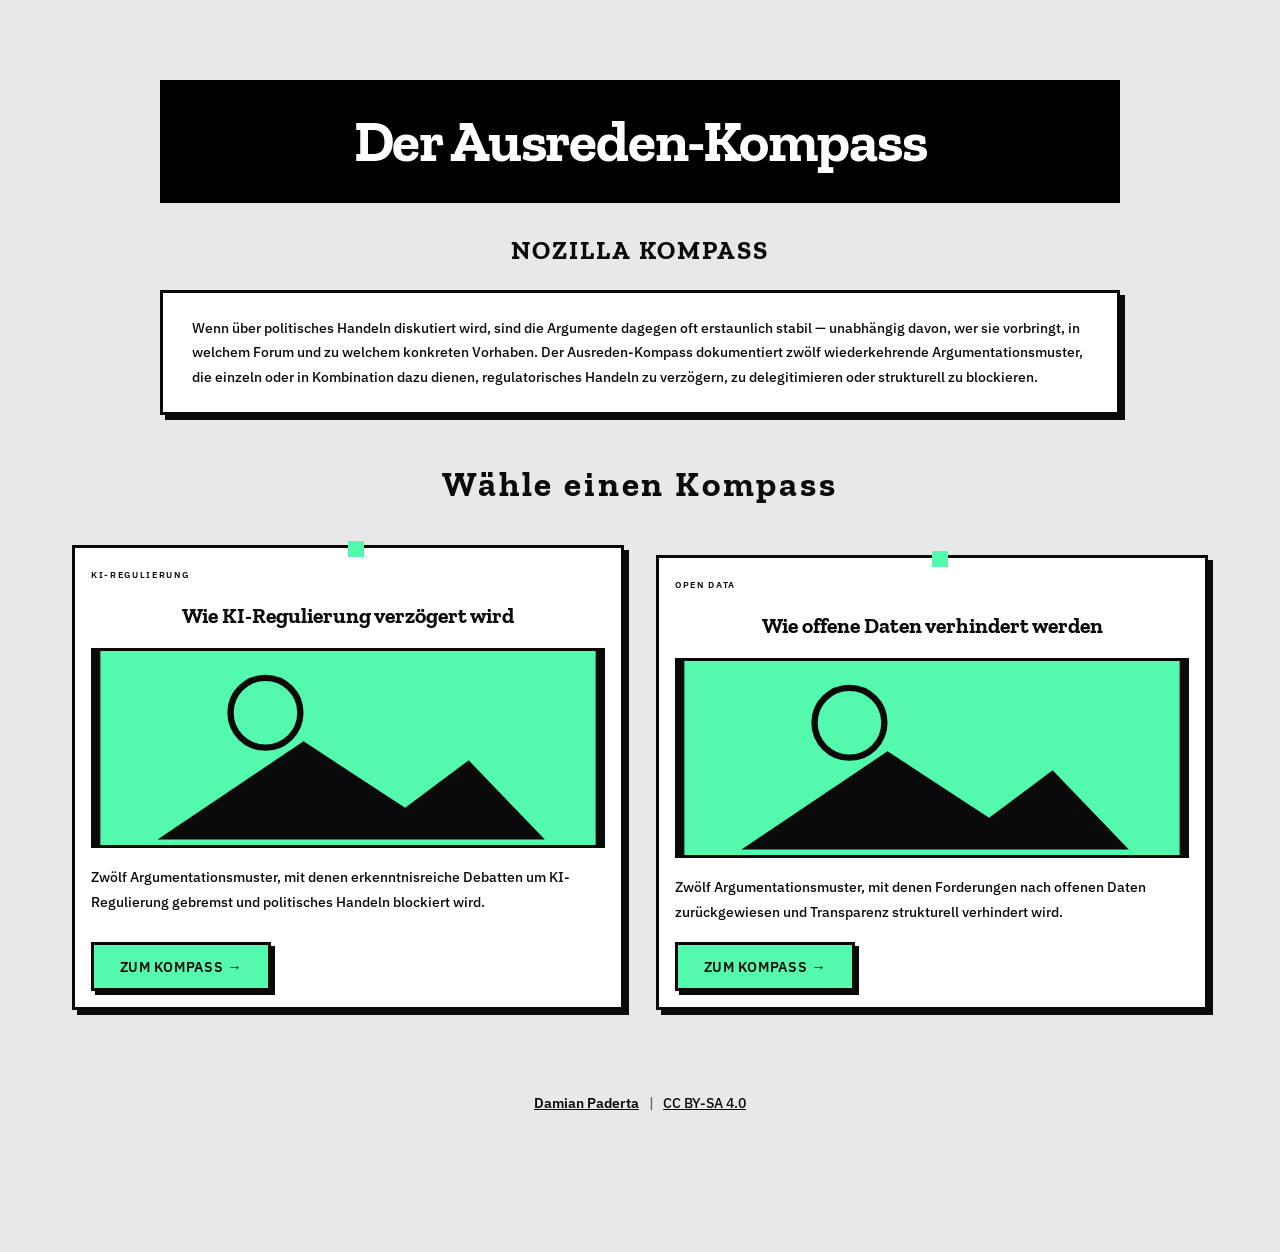
==== index.html @ 5e2a2c94 "Hauptseite überarbeiten und Tippfehler im KI-Kompass korrigieren - Landing-Page-Karten: Zitat-Bubble" ====
<!DOCTYPE html>
<html lang="de">
<head>
<meta charset="UTF-8">
<meta name="viewport" content="width=device-width, initial-scale=1.0">
<title>Nozilla Kompass — Der Ausreden-Kompass</title>

<meta name="description" content="Zwei interaktive Kompasse, die wiederkehrende Argumentationsmuster dokumentieren, mit denen politisches Handeln verzögert oder blockiert wird.">
<meta name="author" content="Damian Paderta">
<meta name="robots" content="index, follow">
<link rel="canonical" href="https://daimpad.github.io/nozilla-kompass/">

<meta property="og:type"        content="website">
<meta property="og:site_name"   content="Nozilla Kompass">
<meta property="og:url"         content="https://daimpad.github.io/nozilla-kompass/">
<meta property="og:title"       content="Nozilla Kompass — Der Ausreden-Kompass">
<meta property="og:description" content="Zwei interaktive Kompasse, die wiederkehrende Argumentationsmuster dokumentieren, mit denen politisches Handeln verzögert oder blockiert wird.">
<meta property="og:locale"      content="de_DE">

<meta name="twitter:card"        content="summary_large_image">
<meta name="twitter:title"       content="Nozilla Kompass — Der Ausreden-Kompass">
<meta name="twitter:description" content="Zwei interaktive Kompasse, die wiederkehrende Argumentationsmuster gegen KI-Regulierung und offene Daten dokumentieren.">

<style>
@font-face {
  font-family: 'Zilla Slab';
  font-style: normal;
  font-weight: 700;
  font-display: swap;
  src: url('ki-regulierung/fonts/zilla-slab-v12-latin-700.woff2') format('woff2');
}
@font-face {
  font-family: 'IBM Plex Sans';
  font-style: normal;
  font-weight: 500;
  font-display: swap;
  src: url('ki-regulierung/fonts/ibm-plex-sans-v23-latin-500.woff2') format('woff2');
}
@font-face {
  font-family: 'IBM Plex Sans';
  font-style: italic;
  font-weight: 500;
  font-display: swap;
  src: url('ki-regulierung/fonts/ibm-plex-sans-v23-latin-500italic.woff2') format('woff2');
}
@font-face {
  font-family: 'IBM Plex Sans';
  font-style: normal;
  font-weight: 600;
  font-display: swap;
  src: url('ki-regulierung/fonts/ibm-plex-sans-v23-latin-600.woff2') format('woff2');
}
@font-face {
  font-family: 'IBM Plex Sans';
  font-style: normal;
  font-weight: 700;
  font-display: swap;
  src: url('ki-regulierung/fonts/ibm-plex-sans-v23-latin-700.woff2') format('woff2');
}

/* Landing-page-specific overrides */

/* Larger, catchier intro text */
.intro-box {
  padding: 2rem 2.4rem;
}
.intro-box p {
  font-size: 1.18rem;
  line-height: 1.65;
  font-weight: 500;
}

/* Section heading before the compass grid */
.lp-choose {
  font-family: 'Zilla Slab', serif;
  font-weight: 700;
  font-size: 2.2rem;
  text-align: center;
  color: var(--ink);
  margin: 3rem 0 0;
}

/* Image placeholder (replaces the former quote bubbles) */
.lp-img {
  display: block;
  width: 100%;
  aspect-ratio: 16 / 10;
  object-fit: cover;
  border: 3px solid var(--ink);
  background: var(--mint);
}

.lp-grid {
  display: grid;
  grid-template-columns: 1fr 1fr;
  gap: 2rem;
  margin-top: 2.5rem;
}
@media (max-width: 640px) {
  .lp-grid { grid-template-columns: 1fr; }
}

.lp-card {
  text-decoration: none;
  color: inherit;
  display: flex;
  flex-direction: column;
  padding: 1.8rem;
  gap: 1.1rem;
}
.lp-card .card-title {
  font-size: 1.35rem;
  margin-bottom: 0;
}
.lp-card .lp-desc {
  font-family: 'IBM Plex Sans', sans-serif;
  font-size: 0.88rem;
  line-height: 1.75;
  color: var(--ink);
  flex: 1;
}
.lp-card .download-btn {
  align-self: flex-start;
  margin-top: auto;
}
</style>
<link rel="stylesheet" href="shared/style.css">
</head>
<body>
<div class="corkboard">

 <div class="header-paper">
  <div class="header-center">
   <h1><span class="big-red">Der Ausreden-Kompass</span></h1>
   <h2>NOZILLA KOMPASS</h2>
  </div>
 </div>

 <div class="intro-box">
  <p>Wenn über politisches Handeln diskutiert wird, sind die Argumente dagegen oft erstaunlich stabil — unabhängig davon, wer sie vorbringt, in welchem Forum und zu welchem konkreten Vorhaben. Der Ausreden-Kompass dokumentiert zwölf wiederkehrende Argumentationsmuster, die einzeln oder in Kombination dazu dienen, regulatorisches Handeln zu verzögern, zu delegitimieren oder strukturell zu blockieren.</p>
 </div>

 <h2 class="lp-choose">Wähle einen Kompass</h2>

 <div class="lp-grid">

  <a href="ki-regulierung/" class="card card-1 lp-card">
   <div class="pin pin-green" style="top:-7px; left:50%;"></div>
   <span class="fig-label">KI-REGULIERUNG</span>
   <p class="card-title">Wie KI-Regulierung verzögert wird</p>
   <!-- Platzhalterbild: placeholder.svg gegen das finale Motiv austauschen -->
   <img class="lp-img" src="placeholder.svg" alt="" width="320" height="200" loading="lazy">
   <p class="lp-desc">Zwölf Argumentationsmuster, mit denen erkenntnisreiche Debatten um KI-Regulierung gebremst und politisches Handeln blockiert wird.</p>
   <span class="download-btn">Zum Kompass →</span>
  </a>

  <a href="open-data/" class="card card-2 lp-card">
   <div class="pin pin-green" style="top:-7px; left:50%;"></div>
   <span class="fig-label">OPEN DATA</span>
   <p class="card-title">Wie offene Daten verhindert werden</p>
   <!-- Platzhalterbild: placeholder.svg gegen das finale Motiv austauschen -->
   <img class="lp-img" src="placeholder.svg" alt="" width="320" height="200" loading="lazy">
   <p class="lp-desc">Zwölf Argumentationsmuster, mit denen Forderungen nach offenen Daten zurückgewiesen und Transparenz strukturell verhindert wird.</p>
   <span class="download-btn">Zum Kompass →</span>
  </a>

 </div>

 <p class="source-note">
  <a href="https://nozilla.de" target="_blank" rel="noopener" style="color:var(--ink);font-weight:600;text-decoration:underline;">Damian Paderta</a> |
  <a href="https://creativecommons.org/licenses/by-sa/4.0/" target="_blank" rel="noopener" style="color:var(--ink);text-decoration:underline;">CC BY-SA 4.0</a>
 </p>

</div>
</body>
</html>
---- shared/style.css ----
/* ═══════════════════════════════════════════════
   Nozilla Kompass — Shared Stylesheet
   Font-face declarations remain per-page (fonts/ relative path).
   ═══════════════════════════════════════════════ */

:root {
  --bg: #ffffff;
  --ink: #0a0a0a;
  --mint: #53f9ac;
  --cream: #ffffcc;
  --border: 3px solid #0a0a0a;
  --border-thick: 5px solid #0a0a0a;
  --shadow: 5px 5px 0 #0a0a0a;
  --shadow-hover: 8px 8px 0 #0a0a0a;
}

* { box-sizing: border-box; margin: 0; padding: 0; }

body {
  background: #e8e8e8;
  min-height: 100vh;
  padding: 2.5rem 1rem 5rem;
  font-family: 'IBM Plex Sans', system-ui, sans-serif;
}

/* ─── MAIN WRAPPER ─── */
.corkboard {
  max-width: 1200px;
  margin: 0 auto;
  padding: 2.5rem 2rem;
  position: relative;
  overflow: visible;
}

/* ─── HEADER ─── */
.header-paper {
  padding: 0;
  margin-bottom: 1.5rem;
  display: flex;
  align-items: center;
  justify-content: center;
}
.header-paper::before, .header-paper::after { display: none; }

.header-center { flex: 1; text-align: center; }
.header-left-col {
  display: flex;
  flex-direction: column;
  align-items: flex-start;
  flex-shrink: 0;
  gap: 0.8rem;
}

/* ─── PINS ─── */
.pin {
  position: absolute;
  width: 16px; height: 16px;
  z-index: 30;
  background: var(--ink);
}
.pin::after { display: none; }
.pin-red, .pin-blue, .pin-yellow, .pin-green { background: var(--mint); }

/* ─── TYPOGRAPHY ─── */
h1 {
  font-family: 'Zilla Slab', serif;
  font-size: clamp(2rem, 5vw, 3.6rem);
  font-weight: 700;
  color: var(--ink);
  line-height: 1.05;
  text-align: center;
  letter-spacing: -0.02em;
  position: relative;
}
h1 .big-red {
  color: #fff;
  font-size: 1em;
  display: block;
  background: #000;
  padding: 30px;
  line-height: 1.1;
  max-width: 960px;
  margin: 0 auto 2rem;
}
h2 {
  font-family: 'Zilla Slab', serif;
  font-size: clamp(1rem, 3vw, 1.6rem);
  font-weight: 700;
  letter-spacing: 0.08em;
  text-align: center;
  color: var(--ink);
}


/* ─── GRIDS ─── */
.chaos-grid {
  display: grid;
  grid-template-columns: repeat(4, 1fr);
  gap: 1.2rem;
  position: relative;
}
.chaos-grid-mid {
  display: grid;
  grid-template-columns: 1fr 1.2fr 1fr;
  gap: 1.2rem;
  margin: 1.2rem 0;
  align-items: start;
}

/* ─── CARD ─── */
.card {
  background: var(--bg);
  border: var(--border);
  position: relative;
  padding: 1rem;
  cursor: pointer;
  transition: transform 0.18s cubic-bezier(.34,1.56,.64,1), box-shadow 0.18s ease;
  transform-origin: center center;
  box-shadow: var(--shadow);
  animation: drop-in 0.45s cubic-bezier(.34,1.56,.64,1) both;
}
.card:hover {
  transform: var(--base-rotate, rotate(0deg)) translateY(-5px) !important;
  box-shadow: var(--shadow-hover) !important;
  z-index: 50 !important;
  border-color: var(--ink) !important;
}
.card::before { display: none; }

.card-1  { --base-rotate: rotate(-0.8deg); transform: rotate(-0.8deg); }
.card-2  { --base-rotate: rotate(0.6deg);  transform: rotate(0.6deg);  margin-top: 10px; }
.card-3  { --base-rotate: rotate(-0.4deg); transform: rotate(-0.4deg); }
.card-4  { --base-rotate: rotate(0.9deg);  transform: rotate(0.9deg);  margin-top: 6px; }
.card-5  { --base-rotate: rotate(-1deg);   transform: rotate(-1deg);   margin-top: 4px; }
.card-6  { --base-rotate: rotate(0.5deg);  transform: rotate(0.5deg); }
.card-7  { --base-rotate: rotate(-0.6deg); transform: rotate(-0.6deg); margin-top: 8px; }
.card-8  { --base-rotate: rotate(0.8deg);  transform: rotate(0.8deg); }
.card-9  { --base-rotate: rotate(-0.9deg); transform: rotate(-0.9deg); margin-top: 4px; }
.card-10 { --base-rotate: rotate(0.7deg);  transform: rotate(0.7deg); }
.card-11 { --base-rotate: rotate(-0.5deg); transform: rotate(-0.5deg); margin-top: 6px; }
.card-12 { --base-rotate: rotate(1.1deg);  transform: rotate(1.1deg); }

.card:nth-child(1)  { animation-delay: .04s }
.card:nth-child(2)  { animation-delay: .09s }
.card:nth-child(3)  { animation-delay: .14s }
.card:nth-child(4)  { animation-delay: .19s }
.card:nth-child(5)  { animation-delay: .24s }
.card:nth-child(6)  { animation-delay: .29s }
.card:nth-child(7)  { animation-delay: .34s }
.card:nth-child(8)  { animation-delay: .39s }
.card:nth-child(9)  { animation-delay: .44s }
.card:nth-child(10) { animation-delay: .49s }
.card:nth-child(11) { animation-delay: .54s }
.card:nth-child(12) { animation-delay: .59s }

/* ─── CARD ELEMENTS ─── */
.fig-label {
  font-family: 'IBM Plex Sans', sans-serif;
  font-size: 0.58rem;
  font-weight: 600;
  letter-spacing: 0.18em;
  text-transform: uppercase;
  color: var(--ink);
  display: block;
  margin-bottom: 0.35rem;
  position: relative;
  z-index: 3;
  padding-top: 0.25rem;
}

.card-title {
  font-family: 'Zilla Slab', serif;
  font-size: 1.1rem;
  font-weight: 700;
  color: var(--ink);
  text-align: center;
  margin-bottom: 1.1rem;
  line-height: 1.2;
  position: relative; z-index: 3;
}

.char-img {
  display: block;
  margin: 0 auto 0.5rem;
  width: 100px;
  height: auto;
  overflow: visible;
  position: relative; z-index: 3;
}

.bubble {
  background: var(--ink);
  padding: 0.7rem 0.8rem;
  font-family: 'IBM Plex Sans', sans-serif;
  font-size: 0.82rem;
  font-style: italic;
  line-height: 1.55;
  color: #ffffff;
  position: relative;
  margin-bottom: 0.5rem;
  z-index: 3;
}
.bubble::before {
  content: '';
  position: absolute;
  top: -7px; left: 46%;
  width: 20px; height: 10px;
  background: var(--ink);
  clip-path: polygon(0% 100%, 50% 0%, 100% 100%);
}
.bubble::after { display: none; }


/* ─── HUB ─── */
.hub-zone {
  display: flex; flex-direction: column;
  align-items: center; justify-content: center;
  padding: 1rem 0.5rem;
  position: relative;
}
.hub-zone::before, .hub-zone::after { display: none; }
.hub-card {
  display: flex; flex-direction: column;
  align-items: center; justify-content: center;
  text-align: center;
  padding: 10rem 1rem;
  position: relative;
  z-index: 10;
}

/* ─── AXIS BANNERS ─── */
.axis-banner {
  text-align: center;
  margin: 3rem 0 0.6rem;
  position: relative;
  z-index: 10;
}
.axis-banner span {
  display: inline-block;
  font-family: 'Zilla Slab', serif;
  font-size: 1.5rem;
  font-weight: 700;
  letter-spacing: 0.02em;
  background: var(--mint);
  position: relative;
  margin-bottom: 1.3rem;
}
.axis-banner span::before, .axis-banner span::after { display: none; }

.ab-red, .ab-purple, .ab-green, .ab-amber {
  background: var(--mint);
  color: var(--ink);
  padding: 0.25rem 1rem;
}


.source-note {
  font-family: 'IBM Plex Sans', sans-serif;
  font-size: 0.9rem;
  color: rgba(10,10,10,0.6);
  text-align: center;
  line-height: 1.8;
  margin-top: 3.5rem;
  padding: 1.5rem 0 1rem;
  display: flex;
  align-items: center;
  justify-content: center;
  flex-wrap: wrap;
  gap: 0.6rem;
}

/* ─── COMPASS SVG ─── */
.hub-compass-svg {
  width: 100%;
  max-width: 320px;
  margin: 0 auto;
  display: block;
}

@keyframes compass-wobble {
  0%   { transform: rotate(-8deg); }
  18%  { transform: rotate(12deg); }
  35%  { transform: rotate(-5deg); }
  52%  { transform: rotate(9deg); }
  67%  { transform: rotate(-11deg); }
  83%  { transform: rotate(6deg); }
  100% { transform: rotate(-8deg); }
}
#compass-needle {
  animation: compass-wobble 7s ease-in-out infinite;
  transform-origin: 100px 100px;
  transform-box: view-box;
}

@keyframes drop-in {
  0%   { opacity: 0; transform: translateY(-20px) scale(0.9); }
  70%  { transform: translateY(3px) scale(1.01); }
  100% { opacity: 1; transform: translateY(0) scale(1); }
}

/* ─── INTRO BOX ─── */
.intro-box {
  background: #fff;
  border: 3px solid var(--ink);
  box-shadow: 5px 5px 0 var(--ink);
  padding: 1.4rem 1.8rem;
  max-width: 960px;
  margin: 0 auto 2rem;
  position: relative;
}
.intro-box p {
  font-family: 'IBM Plex Sans', sans-serif;
  font-size: 0.88rem;
  line-height: 1.75;
  color: var(--ink);
  margin-bottom: 0.7em;
}
.intro-box p:last-child { margin-bottom: 0; }
.intro-box strong {
  font-weight: 600;
  background: var(--mint);
  padding: 0 2px;
}

/* ─── DOWNLOAD BAR ─── */
.download-bar {
  display: flex;
  justify-content: center;
  margin-top: 2rem;
}
.download-btn {
  display: inline-flex;
  align-items: center;
  gap: 0.6rem;
  font-family: 'IBM Plex Sans', sans-serif;
  font-size: 0.9rem;
  font-weight: 600;
  letter-spacing: 0.05em;
  text-transform: uppercase;
  color: var(--ink);
  background: var(--mint);
  border: 3px solid var(--ink);
  box-shadow: 4px 4px 0 var(--ink);
  padding: 0.75rem 1.6rem;
  text-decoration: none;
  transition: box-shadow 0.1s, transform 0.1s;
}
.download-btn:hover {
  box-shadow: 6px 6px 0 var(--ink);
  transform: translate(-1px, -1px);
}
.download-btn:active {
  box-shadow: 2px 2px 0 var(--ink);
  transform: translate(2px, 2px);
}

/* ─── OVERLAY ─── */
#overlay {
  display: none;
  position: fixed;
  inset: 0;
  background: rgba(10,10,10,0.75);
  z-index: 1000;
  align-items: center;
  justify-content: center;
  padding: 1.5rem;
  flex-direction: column;
}
#overlay.open { display: flex; }

#overlay-inner {
  background: var(--bg);
  border: var(--border-thick);
  max-width: 720px;
  width: 100%;
  max-height: 90vh;
  overflow-y: auto;
  overflow-x: hidden;
  position: relative;
  padding: 2.8rem 2.4rem 2.2rem;
  box-shadow: 10px 10px 0 var(--ink);
  animation: popIn 0.22s cubic-bezier(.34,1.56,.64,1) both;
}
#overlay-inner::before {
  content: '';
  position: absolute;
  top: 0; left: 0; right: 0;
  height: 10px;
  background: var(--mint);
}
@keyframes popIn {
  from { opacity: 0; transform: scale(0.9) translateY(16px); }
  to   { opacity: 1; transform: scale(1) translateY(0); }
}

#overlay-close {
  position: absolute;
  top: 14px; right: 16px;
  font-family: 'IBM Plex Sans', sans-serif;
  font-size: 1.2rem;
  font-weight: 700;
  color: var(--ink);
  background: var(--mint);
  border: 3px solid var(--ink);
  width: 34px; height: 34px;
  display: flex; align-items: center; justify-content: center;
  cursor: pointer;
  line-height: 1;
  z-index: 10;
  transition: transform 0.15s, background 0.15s;
}
#overlay-close:hover { transform: rotate(90deg); background: var(--cream); }

#ov-fig {
  font-family: 'IBM Plex Sans', sans-serif;
  font-size: 0.52rem;
  font-weight: 700;
  letter-spacing: 0.22em;
  text-transform: uppercase;
  color: rgba(10,10,10,0.45);
  margin-bottom: 0.3rem;
  display: block;
  position: relative; z-index: 2;
}
#ov-title {
  font-family: 'Zilla Slab', serif;
  font-size: 1.8rem;
  font-weight: 700;
  color: var(--ink);
  line-height: 1.1;
  margin-bottom: 1rem;
  position: relative; z-index: 2;
}
#ov-title::after {
  content: '';
  display: block;
  height: 5px;
  background: var(--mint);
  margin-top: 0.4rem;
  width: 60px;
}

.ov-row {
  display: grid;
  grid-template-columns: 120px 1fr;
  gap: 1.4rem;
  margin-bottom: 1.4rem;
  align-items: start;
  position: relative; z-index: 2;
}
#ov-svg-wrap {
  display: flex;
  align-items: flex-start;
  justify-content: center;
  border: var(--border);
  padding: 0.5rem;
  background: #fafafa;
}
#ov-svg-wrap img, #ov-svg-wrap svg { overflow: visible; display: block; }

.ov-meta { display: flex; flex-direction: column; gap: 0.7rem; }

#ov-bubble {
  background: var(--ink);
  padding: 0.8rem 1rem;
  font-family: 'IBM Plex Sans', sans-serif;
  font-size: 0.95rem;
  font-style: italic;
  line-height: 1.6;
  color: #ffffff;
  position: relative;
}
#ov-bubble::before {
  content: '';
  position: absolute;
  top: -8px; left: 14px;
  width: 12px; height: 10px;
  background: var(--ink);
  clip-path: polygon(0% 100%, 50% 0%, 100% 100%);
}
#ov-bubble::after { display: none; }

#ov-scrawl {
  font-family: 'IBM Plex Sans', sans-serif;
  font-size: 0.82rem;
  font-style: italic;
  font-weight: 400;
  color: var(--ink);
  line-height: 1.5;
  border-left: 5px solid var(--mint);
  padding-left: 0.8rem;
}
#ov-scrawl .hi {
  background: var(--mint);
  font-style: normal;
  font-weight: 700;
  padding: 0 3px;
}

.ov-longtext-label {
  font-family: 'Zilla Slab', serif;
  font-size: 1rem;
  font-weight: 700;
  color: var(--ink);
  display: block;
  margin-bottom: 0.9rem;
  position: relative; z-index: 2;
}
#ov-longtext {
  font-family: 'IBM Plex Sans', sans-serif;
  font-size: 0.9rem;
  line-height: 1.8;
  color: var(--ink);
  position: relative; z-index: 2;
}
#ov-longtext p { margin-bottom: 0.9em; }
#ov-longtext p:last-child { margin-bottom: 0; }

.ov-lit {
  margin-top: 2rem;
  padding-top: 1rem;
  border-top: 2px solid var(--mint);
  width: 100%;
  box-sizing: border-box;
  overflow-wrap: break-word;
  word-break: break-word;
}
.ov-lit-label {
  font-family: 'IBM Plex Sans', sans-serif;
  font-size: 0.6rem;
  font-weight: 600;
  letter-spacing: 0.18em;
  text-transform: uppercase;
  color: rgba(10,10,10,0.4);
  display: block;
  margin-bottom: 0.7rem;
}
.ov-lit ul { list-style: none; margin: 0; padding: 0; display: flex; flex-direction: column; gap: 0.55rem; }
.ov-lit li { font-family: 'IBM Plex Sans', sans-serif; font-size: 0.8rem; line-height: 1.4; color: #0a0a0a; }
.ov-lit-author { font-weight: 600; }
.ov-lit-journal { color: rgba(10,10,10,0.45); font-style: italic; }
.ov-lit a { color: #0a0a0a; text-decoration: none; border-bottom: 1.5px solid var(--mint); }
.ov-lit a:hover { background: var(--mint); }

/* ─── RESPONSIVE ─── */
@media (max-width: 850px) {
  .chaos-grid { grid-template-columns: repeat(2, 1fr); }
  .chaos-grid-mid { grid-template-columns: 1fr; }
}
@media (max-width: 480px) {
  .chaos-grid { grid-template-columns: 1fr; }
}
@media (max-width: 500px) {
  .ov-row { grid-template-columns: 1fr; }
  #ov-svg-wrap { justify-content: flex-start; }
  #overlay-inner { padding: 2rem 1.2rem 1.8rem; }
}
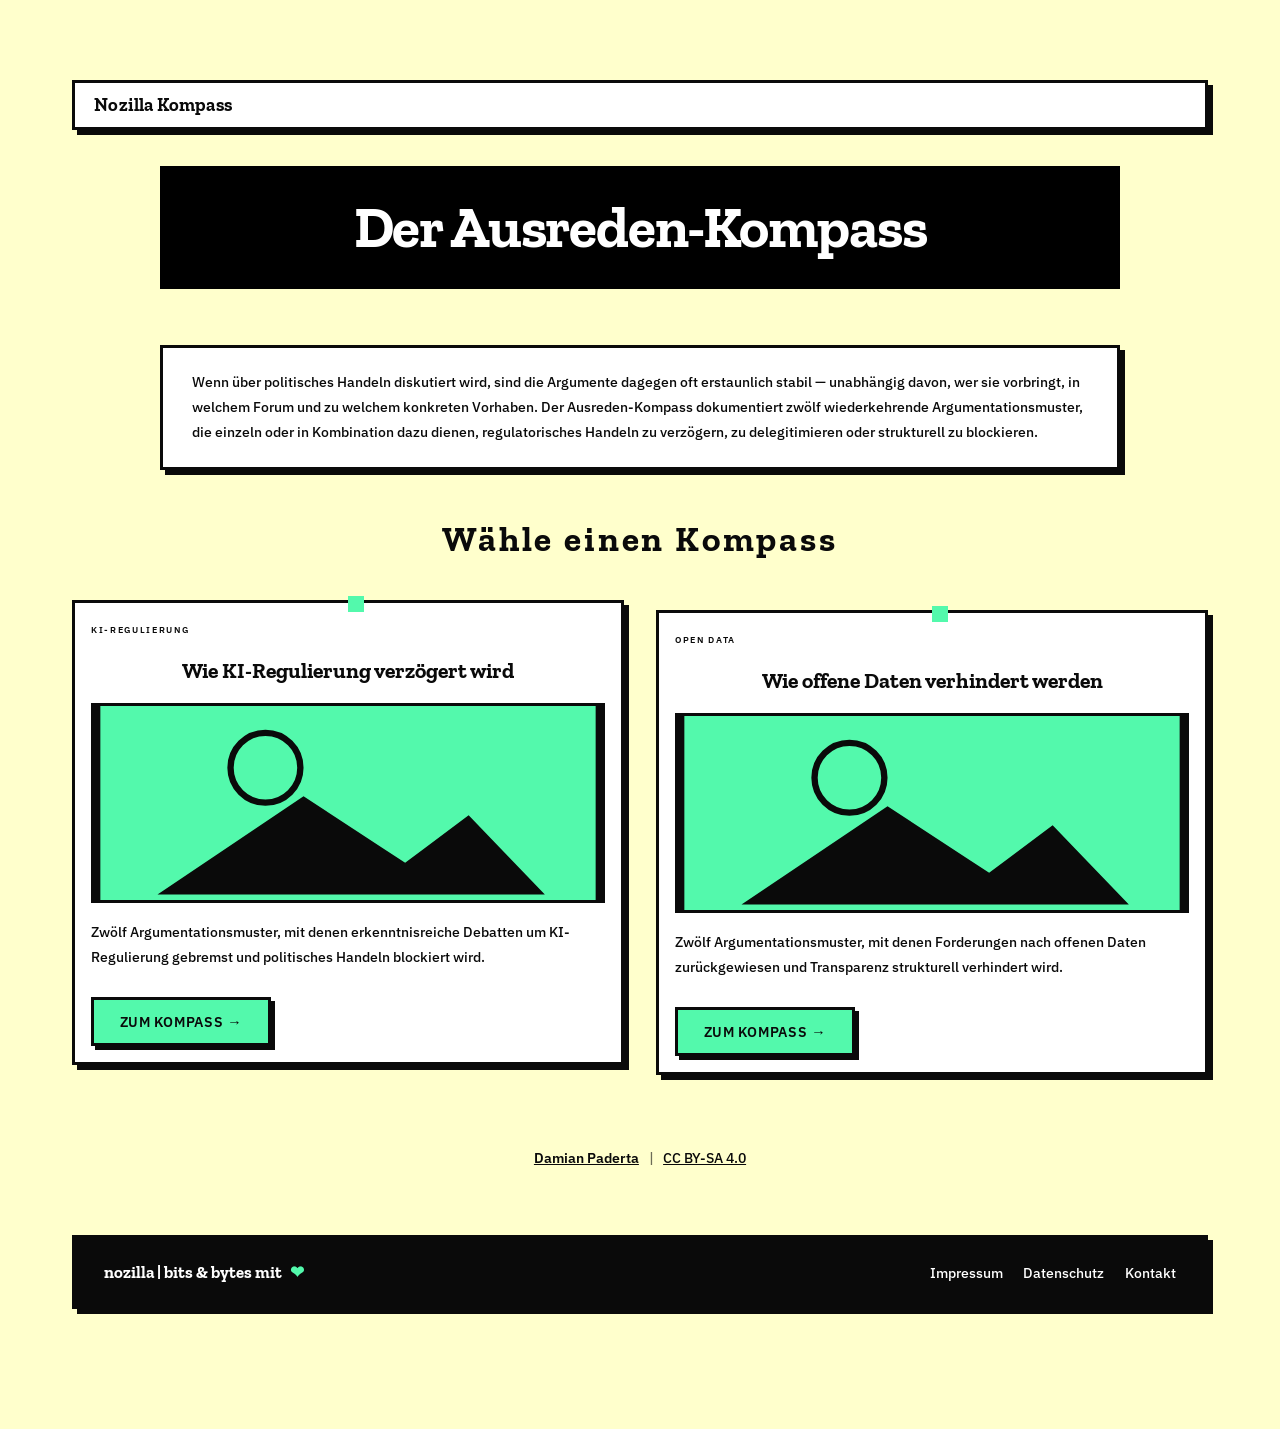
==== commit cd36db13: "Menüführung, Nozilla-CI-Footer, gelber Hintergrund - weiße Menüleiste (.site-nav) auf allen Seiten; " ====
--- a/index.html
+++ b/index.html
@@ -129,10 +129,16 @@
 <body>
 <div class="corkboard">
 
+ <nav class="site-nav">
+  <a class="nav-brand" href="./" aria-label="Nozilla Kompass — Startseite">
+   <!-- Logo: <img class="nav-logo" src="logo.svg" alt="Nozilla"> hier einsetzen -->
+   <span class="nav-logo-text">Nozilla&nbsp;Kompass</span>
+  </a>
+ </nav>
+
  <div class="header-paper">
   <div class="header-center">
    <h1><span class="big-red">Der Ausreden-Kompass</span></h1>
-   <h2>NOZILLA KOMPASS</h2>
   </div>
  </div>
 
@@ -171,6 +177,18 @@
   <a href="https://creativecommons.org/licenses/by-sa/4.0/" target="_blank" rel="noopener" style="color:var(--ink);text-decoration:underline;">CC BY-SA 4.0</a>
  </p>
 
+ <footer class="site-footer">
+  <a class="footer-brand" href="https://nozilla.de" target="_blank" rel="noopener">
+   <!-- Logo: <img class="footer-logo" src="logo.svg" alt="nozilla"> hier einsetzen -->
+   nozilla&nbsp;|&nbsp;bits&nbsp;&amp;&nbsp;bytes mit <span class="heart">❤</span>
+  </a>
+  <ul class="footer-links">
+   <li><a href="https://nozilla.de/impressum" target="_blank" rel="noopener">Impressum</a></li>
+   <li><a href="https://nozilla.de/datenschutz" target="_blank" rel="noopener">Datenschutz</a></li>
+   <li><a href="https://nozilla.de/kontakt" target="_blank" rel="noopener">Kontakt</a></li>
+  </ul>
+ </footer>
+
 </div>
 </body>
 </html>
--- a/shared/style.css
+++ b/shared/style.css
@@ -17,7 +17,7 @@
 * { box-sizing: border-box; margin: 0; padding: 0; }
 
 body {
-  background: #e8e8e8;
+  background: var(--cream); /* #ffffcc */
   min-height: 100vh;
   padding: 2.5rem 1rem 5rem;
   font-family: 'IBM Plex Sans', system-ui, sans-serif;
@@ -118,6 +118,11 @@
   transform-origin: center center;
   box-shadow: var(--shadow);
   animation: drop-in 0.45s cubic-bezier(.34,1.56,.64,1) both;
+  /* Uniform card sizing: equal column-stretch height with a shared floor */
+  display: flex;
+  flex-direction: column;
+  height: 100%;
+  min-height: 320px;
 }
 .card:hover {
   transform: var(--base-rotate, rotate(0deg)) translateY(-5px) !important;
@@ -178,18 +183,29 @@
   line-height: 1.2;
   position: relative; z-index: 3;
 }
+/* Reserve equal title space on the compass cards so figures and quotes line up */
+.chaos-grid .card-title,
+.chaos-grid-mid .card-title {
+  min-height: 2.6em;
+  display: flex;
+  align-items: center;
+  justify-content: center;
+}
 
 .char-img {
   display: block;
-  margin: 0 auto 0.5rem;
-  width: 100px;
-  height: auto;
+  margin: 0 auto 0.6rem;
+  width: auto;
+  height: 120px;          /* fixed figure height so every card lines up */
+  max-width: 100%;
+  object-fit: contain;
   overflow: visible;
   position: relative; z-index: 3;
 }
 
 .bubble {
   background: var(--ink);
+  margin-top: auto;        /* pin the quote to the bottom edge of every card */
   padding: 0.7rem 0.8rem;
   font-family: 'IBM Plex Sans', sans-serif;
   font-size: 0.82rem;
@@ -555,3 +571,101 @@
   #ov-svg-wrap { justify-content: flex-start; }
   #overlay-inner { padding: 2rem 1.2rem 1.8rem; }
 }
+
+/* ═══════════════════════════════════════════════
+   SITE NAV (back to overview) — white menu bar
+   ═══════════════════════════════════════════════ */
+.site-nav {
+  background: #ffffff;
+  border: var(--border);
+  box-shadow: var(--shadow);
+  padding: 0.7rem 1.2rem;
+  margin-bottom: 2.2rem;
+  display: flex;
+  align-items: center;
+  justify-content: space-between;
+  gap: 1rem;
+}
+.nav-brand {
+  display: flex;
+  align-items: center;
+  gap: 0.55rem;
+  text-decoration: none;
+  color: var(--ink);
+  font-family: 'Zilla Slab', serif;
+  font-weight: 700;
+  font-size: 1.15rem;
+  letter-spacing: 0.01em;
+}
+.nav-brand .nav-logo { height: 30px; width: auto; display: block; }
+.nav-brand:hover { color: #000; }
+.nav-back {
+  font-family: 'IBM Plex Sans', sans-serif;
+  font-size: 0.8rem;
+  font-weight: 600;
+  letter-spacing: 0.05em;
+  text-transform: uppercase;
+  text-decoration: none;
+  color: var(--ink);
+  background: var(--mint);
+  border: 2px solid var(--ink);
+  padding: 0.45rem 0.9rem;
+  white-space: nowrap;
+  transition: box-shadow 0.1s, transform 0.1s;
+}
+.nav-back:hover { box-shadow: 3px 3px 0 var(--ink); transform: translate(-1px, -1px); }
+
+/* ═══════════════════════════════════════════════
+   SITE FOOTER (Nozilla CI)
+   ═══════════════════════════════════════════════ */
+.site-footer {
+  background: var(--ink);
+  color: #ffffff;
+  border: var(--border);
+  box-shadow: var(--shadow);
+  max-width: 1200px;
+  margin: 3rem auto 0;
+  padding: 1.5rem 1.8rem;
+  display: flex;
+  flex-wrap: wrap;
+  align-items: center;
+  justify-content: space-between;
+  gap: 1rem 1.6rem;
+  font-family: 'IBM Plex Sans', sans-serif;
+}
+.footer-brand {
+  display: flex;
+  align-items: center;
+  gap: 0.5rem;
+  font-family: 'Zilla Slab', serif;
+  font-weight: 700;
+  font-size: 1.05rem;
+  color: #ffffff;
+  text-decoration: none;
+  white-space: nowrap;
+}
+.footer-brand .footer-logo { height: 26px; width: auto; display: block; }
+.footer-brand:hover { color: var(--mint); }
+.footer-brand .heart { color: var(--mint); }
+.footer-links {
+  display: flex;
+  flex-wrap: wrap;
+  gap: 1.3rem;
+  list-style: none;
+  margin: 0;
+  padding: 0;
+}
+.footer-links a {
+  color: #ffffff;
+  text-decoration: none;
+  font-size: 0.9rem;
+  font-weight: 500;
+  border-bottom: 2px solid transparent;
+  padding-bottom: 1px;
+  transition: color 0.12s, border-color 0.12s;
+}
+.footer-links a:hover { color: var(--mint); border-bottom-color: var(--mint); }
+
+@media (max-width: 560px) {
+  .site-footer { flex-direction: column; align-items: flex-start; }
+}
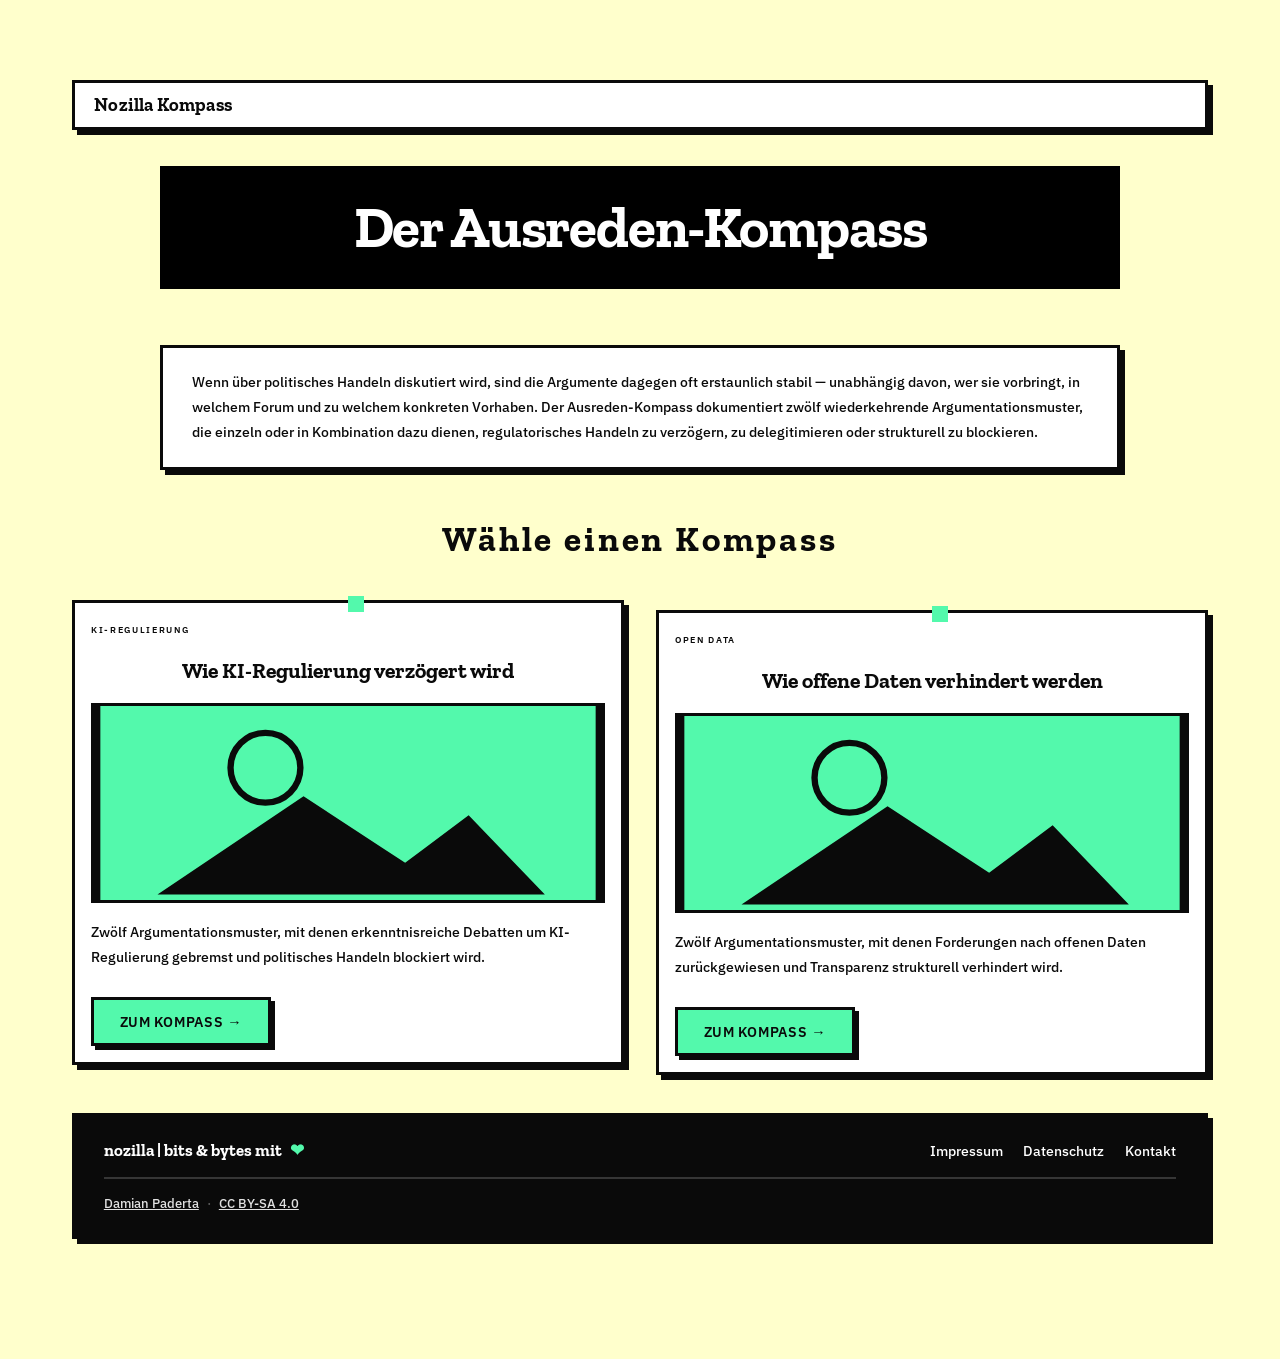
==== commit 11d55630: "Footer vereinheitlichen: Autor/Lizenz integrieren, Lamb-Zeile entfernen - Damian Paderta · CC BY-SA " ====
--- a/index.html
+++ b/index.html
@@ -172,21 +172,23 @@
 
  </div>
 
- <p class="source-note">
-  <a href="https://nozilla.de" target="_blank" rel="noopener" style="color:var(--ink);font-weight:600;text-decoration:underline;">Damian Paderta</a> |
-  <a href="https://creativecommons.org/licenses/by-sa/4.0/" target="_blank" rel="noopener" style="color:var(--ink);text-decoration:underline;">CC BY-SA 4.0</a>
- </p>
-
  <footer class="site-footer">
-  <a class="footer-brand" href="https://nozilla.de" target="_blank" rel="noopener">
-   <!-- Logo: <img class="footer-logo" src="logo.svg" alt="nozilla"> hier einsetzen -->
-   nozilla&nbsp;|&nbsp;bits&nbsp;&amp;&nbsp;bytes mit <span class="heart">❤</span>
-  </a>
-  <ul class="footer-links">
-   <li><a href="https://nozilla.de/impressum" target="_blank" rel="noopener">Impressum</a></li>
-   <li><a href="https://nozilla.de/datenschutz" target="_blank" rel="noopener">Datenschutz</a></li>
-   <li><a href="https://nozilla.de/kontakt" target="_blank" rel="noopener">Kontakt</a></li>
-  </ul>
+  <div class="footer-main">
+   <a class="footer-brand" href="https://nozilla.de" target="_blank" rel="noopener">
+    <!-- Logo: <img class="footer-logo" src="logo.svg" alt="nozilla"> hier einsetzen -->
+    nozilla&nbsp;|&nbsp;bits&nbsp;&amp;&nbsp;bytes mit <span class="heart">❤</span>
+   </a>
+   <ul class="footer-links">
+    <li><a href="https://nozilla.de/impressum" target="_blank" rel="noopener">Impressum</a></li>
+    <li><a href="https://nozilla.de/datenschutz" target="_blank" rel="noopener">Datenschutz</a></li>
+    <li><a href="https://nozilla.de/kontakt" target="_blank" rel="noopener">Kontakt</a></li>
+   </ul>
+  </div>
+  <div class="footer-credit">
+   <a href="https://nozilla.de" target="_blank" rel="noopener">Damian Paderta</a>
+   <span class="sep">·</span>
+   <a href="https://creativecommons.org/licenses/by-sa/4.0/" target="_blank" rel="noopener">CC BY-SA 4.0</a>
+  </div>
  </footer>
 
 </div>
--- a/shared/style.css
+++ b/shared/style.css
@@ -627,12 +627,34 @@
   margin: 3rem auto 0;
   padding: 1.5rem 1.8rem;
   display: flex;
+  flex-direction: column;
+  gap: 1.1rem;
+  font-family: 'IBM Plex Sans', sans-serif;
+}
+.footer-main {
+  display: flex;
   flex-wrap: wrap;
   align-items: center;
   justify-content: space-between;
   gap: 1rem 1.6rem;
-  font-family: 'IBM Plex Sans', sans-serif;
-}
+}
+.footer-credit {
+  display: flex;
+  flex-wrap: wrap;
+  align-items: center;
+  gap: 0.5rem;
+  border-top: 2px solid rgba(255, 255, 255, 0.18);
+  padding-top: 1rem;
+  font-size: 0.82rem;
+  color: rgba(255, 255, 255, 0.7);
+}
+.footer-credit a {
+  color: rgba(255, 255, 255, 0.88);
+  text-decoration: underline;
+  font-weight: 500;
+}
+.footer-credit a:hover { color: var(--mint); }
+.footer-credit .sep { opacity: 0.5; }
 .footer-brand {
   display: flex;
   align-items: center;
@@ -667,5 +689,5 @@
 .footer-links a:hover { color: var(--mint); border-bottom-color: var(--mint); }
 
 @media (max-width: 560px) {
-  .site-footer { flex-direction: column; align-items: flex-start; }
-}
+  .footer-main { flex-direction: column; align-items: flex-start; }
+}
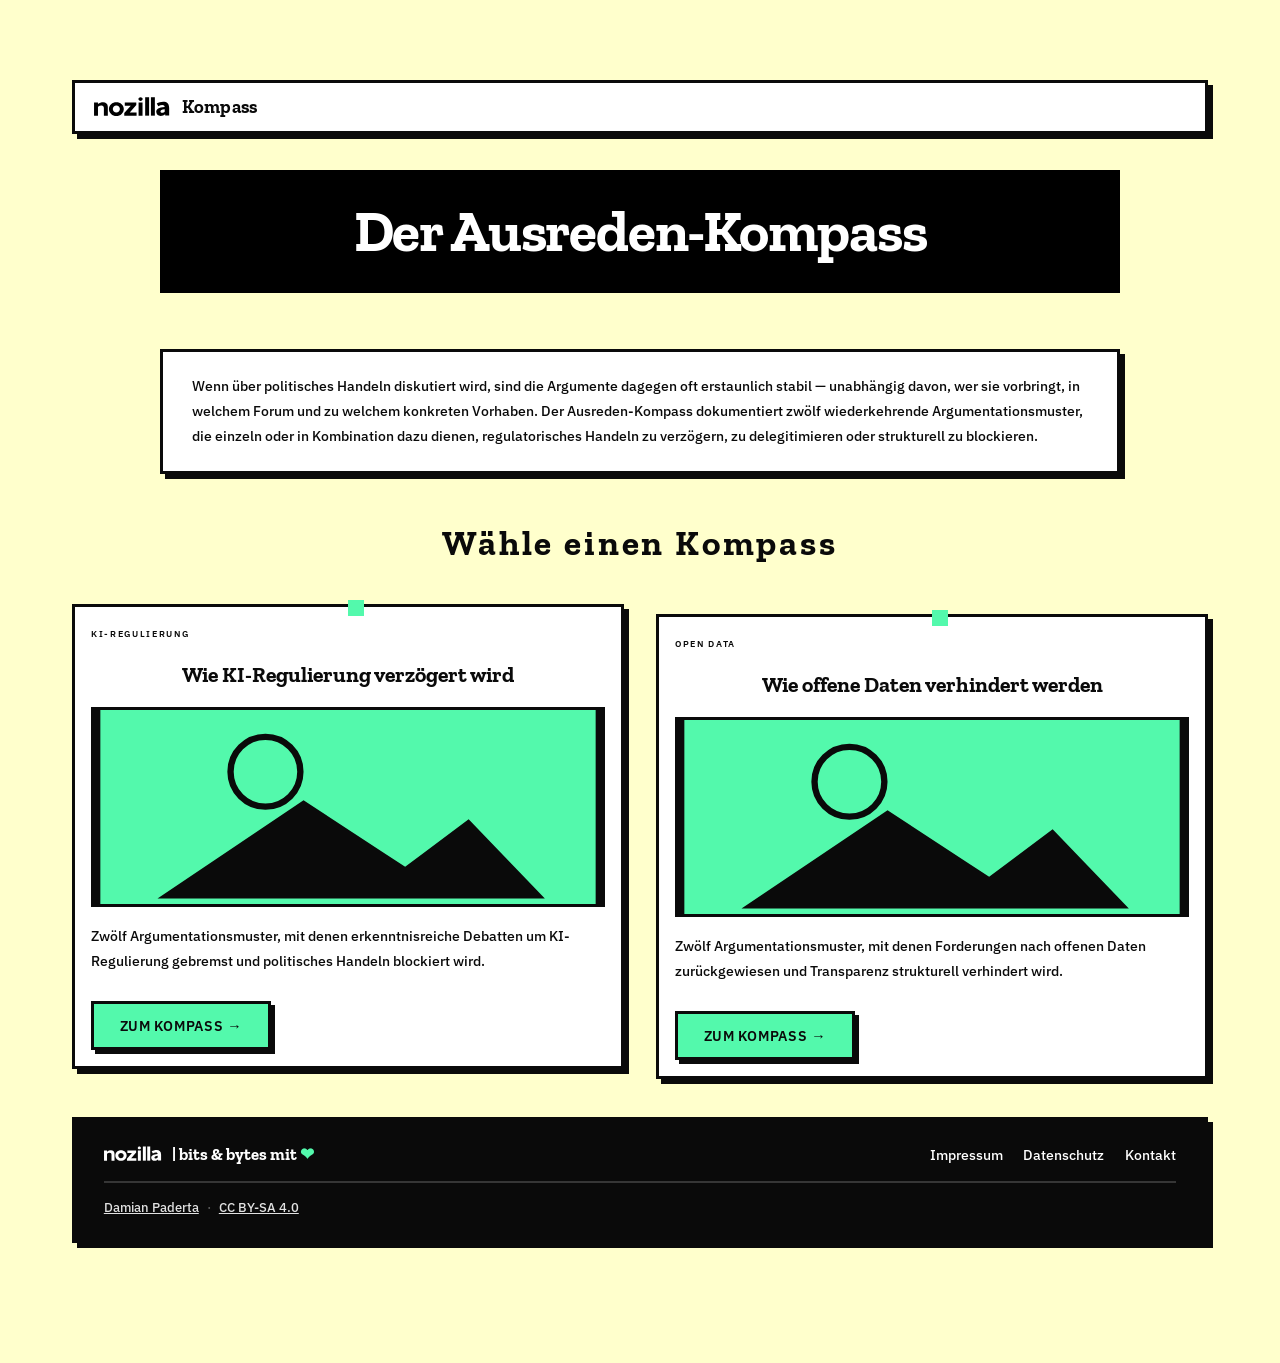
==== commit 676d7d4a: "Nozilla-Logo in Menü und Footer einsetzen - logo.svg (Wortmarke) im Repo-Root ergänzt - Nav: Logo + " ====
--- a/index.html
+++ b/index.html
@@ -131,8 +131,8 @@
 
  <nav class="site-nav">
   <a class="nav-brand" href="./" aria-label="Nozilla Kompass — Startseite">
-   <!-- Logo: <img class="nav-logo" src="logo.svg" alt="Nozilla"> hier einsetzen -->
-   <span class="nav-logo-text">Nozilla&nbsp;Kompass</span>
+   <img class="nav-logo" src="logo.svg" alt="nozilla">
+   <span class="nav-logo-text">Kompass</span>
   </a>
  </nav>
 
@@ -175,8 +175,8 @@
  <footer class="site-footer">
   <div class="footer-main">
    <a class="footer-brand" href="https://nozilla.de" target="_blank" rel="noopener">
-    <!-- Logo: <img class="footer-logo" src="logo.svg" alt="nozilla"> hier einsetzen -->
-    nozilla&nbsp;|&nbsp;bits&nbsp;&amp;&nbsp;bytes mit <span class="heart">❤</span>
+    <img class="footer-logo" src="logo.svg" alt="nozilla">
+    <span class="footer-tagline">|&nbsp;bits&nbsp;&amp;&nbsp;bytes mit <span class="heart">❤</span></span>
    </a>
    <ul class="footer-links">
     <li><a href="https://nozilla.de/impressum" target="_blank" rel="noopener">Impressum</a></li>
--- a/shared/style.css
+++ b/shared/style.css
@@ -597,7 +597,7 @@
   font-size: 1.15rem;
   letter-spacing: 0.01em;
 }
-.nav-brand .nav-logo { height: 30px; width: auto; display: block; }
+.nav-brand .nav-logo { height: 26px; width: auto; display: block; }
 .nav-brand:hover { color: #000; }
 .nav-back {
   font-family: 'IBM Plex Sans', sans-serif;
@@ -666,7 +666,12 @@
   text-decoration: none;
   white-space: nowrap;
 }
-.footer-brand .footer-logo { height: 26px; width: auto; display: block; }
+.footer-brand .footer-logo {
+  height: 20px;
+  width: auto;
+  display: block;
+  filter: invert(1);  /* schwarzes Logo -> weiß auf dunklem Footer */
+}
 .footer-brand:hover { color: var(--mint); }
 .footer-brand .heart { color: var(--mint); }
 .footer-links {
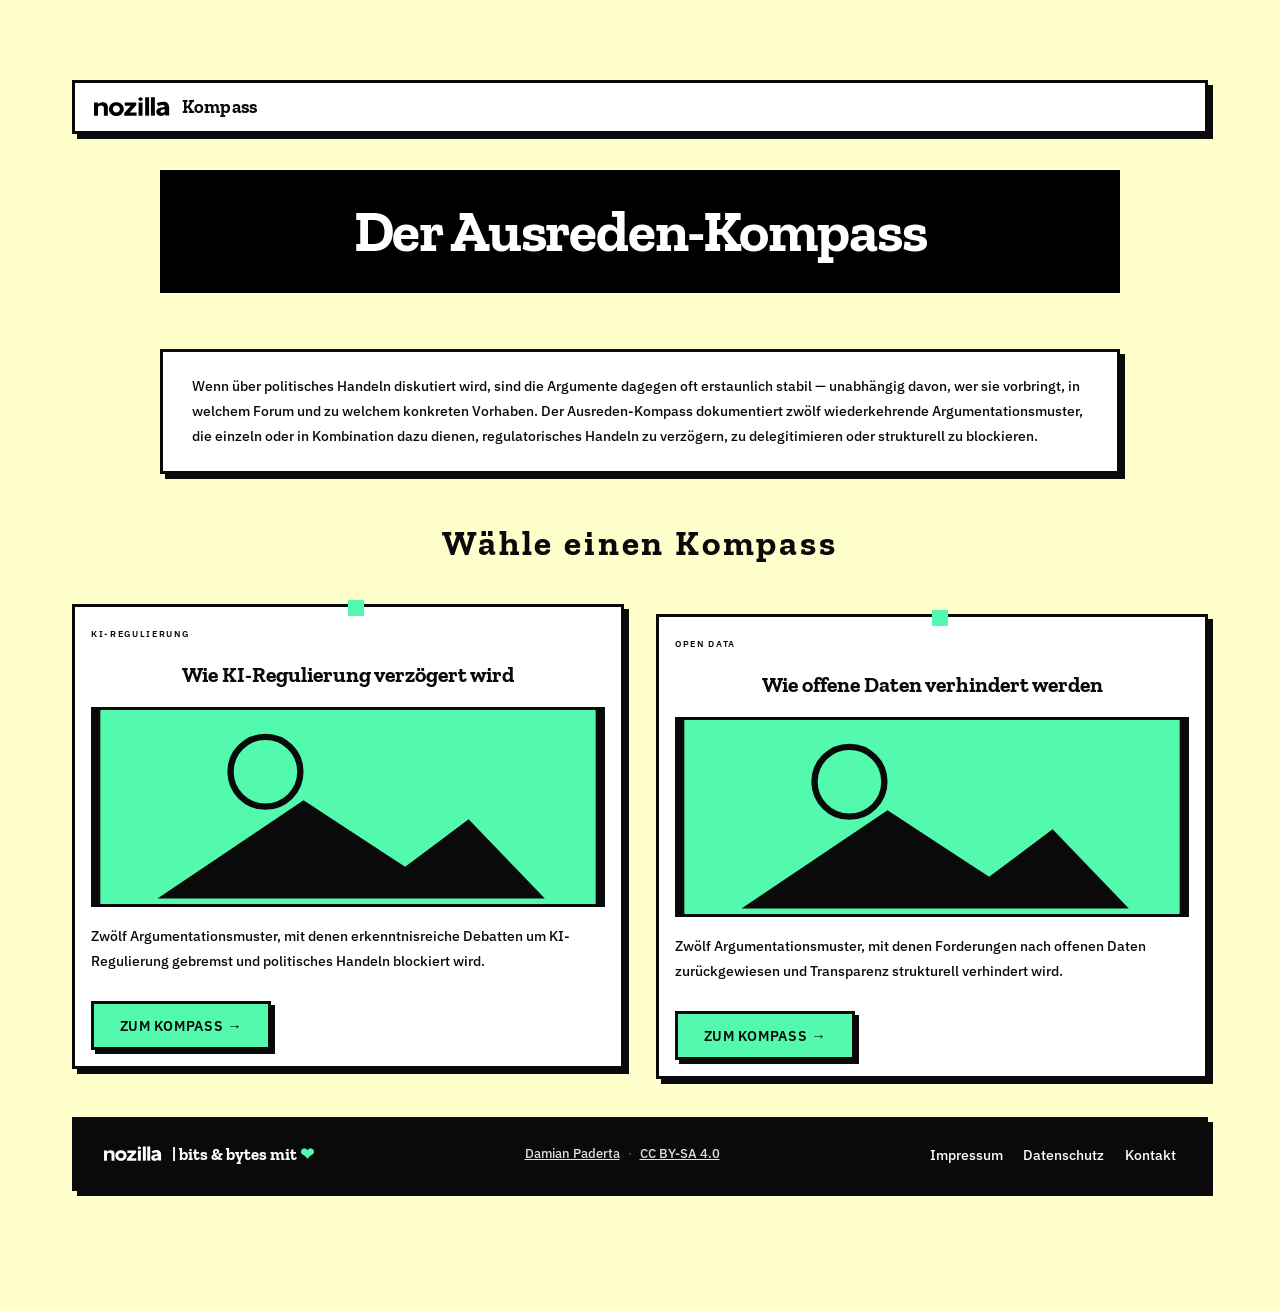
==== commit 5c753d6c: "Footer-Credit mittig in eine Zeile; zwei Intro-Sätze entfernt - Footer einzeilig: Marke links, Damia" ====
--- a/index.html
+++ b/index.html
@@ -173,22 +173,20 @@
  </div>
 
  <footer class="site-footer">
-  <div class="footer-main">
-   <a class="footer-brand" href="https://nozilla.de" target="_blank" rel="noopener">
-    <img class="footer-logo" src="logo.svg" alt="nozilla">
-    <span class="footer-tagline">|&nbsp;bits&nbsp;&amp;&nbsp;bytes mit <span class="heart">❤</span></span>
-   </a>
-   <ul class="footer-links">
-    <li><a href="https://nozilla.de/impressum" target="_blank" rel="noopener">Impressum</a></li>
-    <li><a href="https://nozilla.de/datenschutz" target="_blank" rel="noopener">Datenschutz</a></li>
-    <li><a href="https://nozilla.de/kontakt" target="_blank" rel="noopener">Kontakt</a></li>
-   </ul>
-  </div>
+  <a class="footer-brand" href="https://nozilla.de" target="_blank" rel="noopener">
+   <img class="footer-logo" src="logo.svg" alt="nozilla">
+   <span class="footer-tagline">|&nbsp;bits&nbsp;&amp;&nbsp;bytes mit <span class="heart">❤</span></span>
+  </a>
   <div class="footer-credit">
    <a href="https://nozilla.de" target="_blank" rel="noopener">Damian Paderta</a>
    <span class="sep">·</span>
    <a href="https://creativecommons.org/licenses/by-sa/4.0/" target="_blank" rel="noopener">CC BY-SA 4.0</a>
   </div>
+  <ul class="footer-links">
+   <li><a href="https://nozilla.de/impressum" target="_blank" rel="noopener">Impressum</a></li>
+   <li><a href="https://nozilla.de/datenschutz" target="_blank" rel="noopener">Datenschutz</a></li>
+   <li><a href="https://nozilla.de/kontakt" target="_blank" rel="noopener">Kontakt</a></li>
+  </ul>
  </footer>
 
 </div>
--- a/shared/style.css
+++ b/shared/style.css
@@ -627,24 +627,19 @@
   margin: 3rem auto 0;
   padding: 1.5rem 1.8rem;
   display: flex;
-  flex-direction: column;
-  gap: 1.1rem;
-  font-family: 'IBM Plex Sans', sans-serif;
-}
-.footer-main {
-  display: flex;
   flex-wrap: wrap;
   align-items: center;
   justify-content: space-between;
-  gap: 1rem 1.6rem;
+  gap: 0.8rem 1.6rem;
+  font-family: 'IBM Plex Sans', sans-serif;
 }
 .footer-credit {
+  flex: 1 1 auto;
   display: flex;
   flex-wrap: wrap;
   align-items: center;
+  justify-content: center;
   gap: 0.5rem;
-  border-top: 2px solid rgba(255, 255, 255, 0.18);
-  padding-top: 1rem;
   font-size: 0.82rem;
   color: rgba(255, 255, 255, 0.7);
 }
@@ -694,5 +689,5 @@
 .footer-links a:hover { color: var(--mint); border-bottom-color: var(--mint); }
 
 @media (max-width: 560px) {
-  .footer-main { flex-direction: column; align-items: flex-start; }
-}
+  .site-footer { flex-direction: column; align-items: center; text-align: center; }
+}
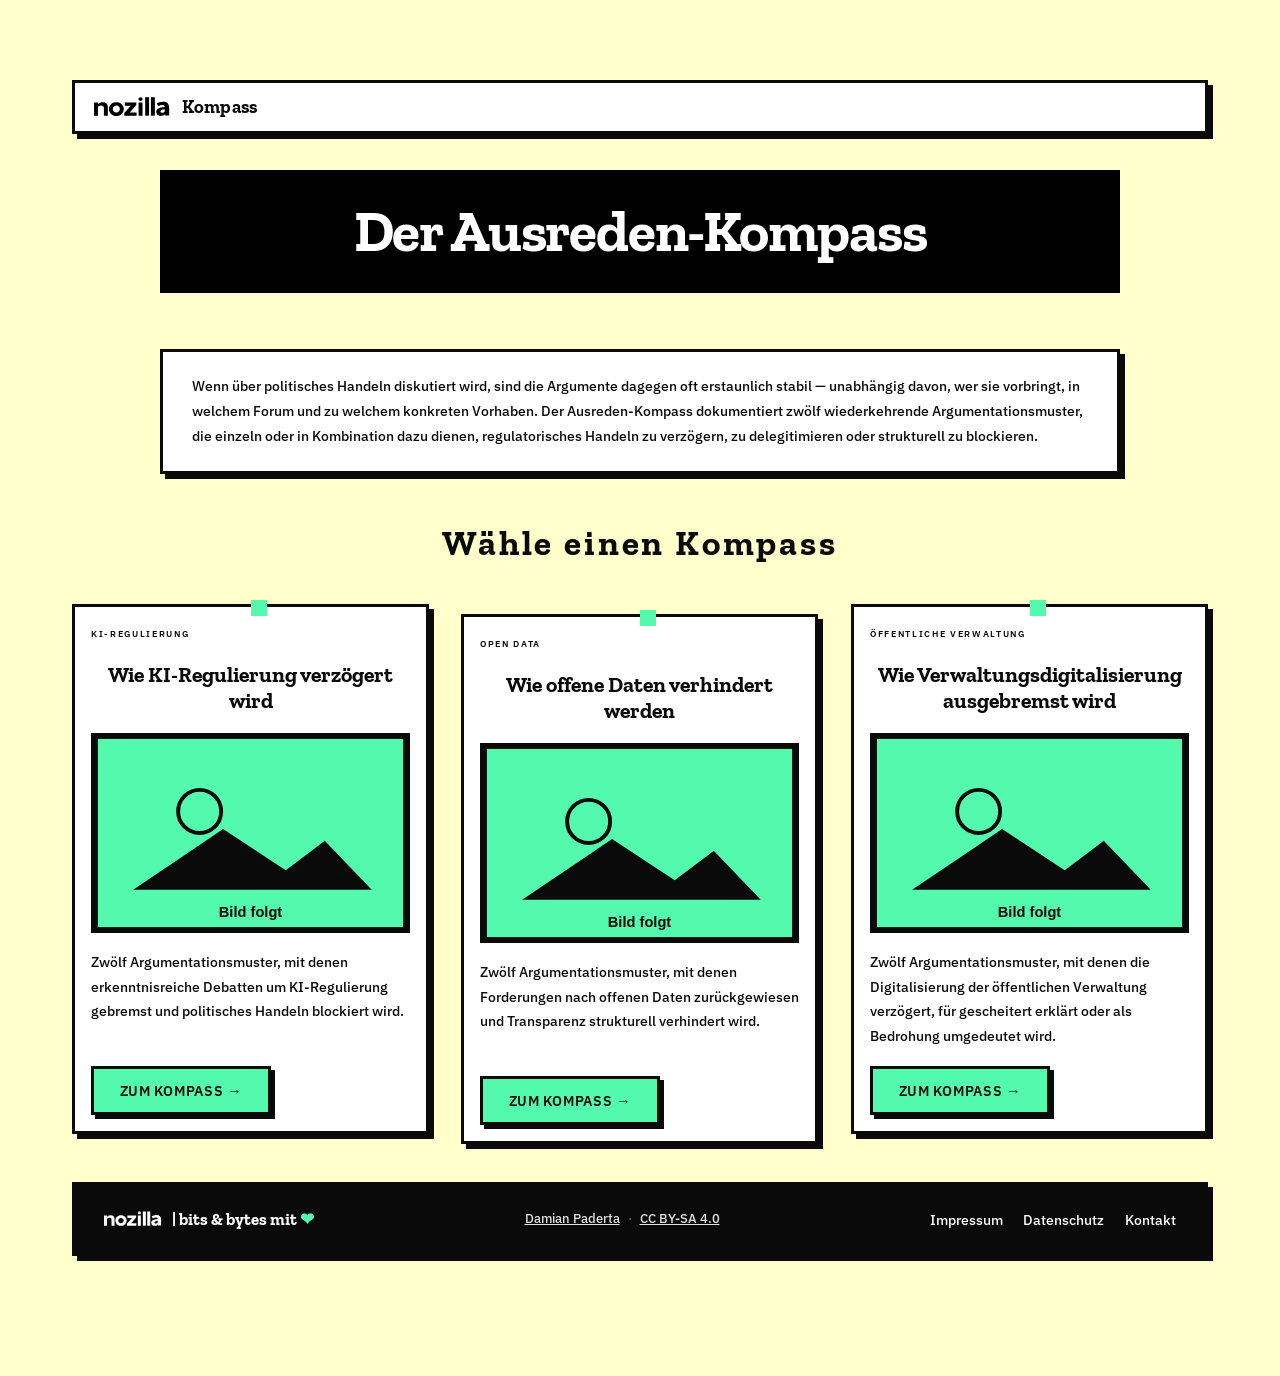
==== commit 7b343d04: "Neuer Kompass: Digitalisierung der öffentlichen Verwaltung - verwaltung/index.html nach Vorlage der " ====
--- a/index.html
+++ b/index.html
@@ -92,7 +92,7 @@
 
 .lp-grid {
   display: grid;
-  grid-template-columns: 1fr 1fr;
+  grid-template-columns: repeat(auto-fit, minmax(300px, 1fr));
   gap: 2rem;
   margin-top: 2.5rem;
 }
@@ -167,6 +167,16 @@
    <!-- Platzhalterbild: placeholder.svg gegen das finale Motiv austauschen -->
    <img class="lp-img" src="placeholder.svg" alt="" width="320" height="200" loading="lazy">
    <p class="lp-desc">Zwölf Argumentationsmuster, mit denen Forderungen nach offenen Daten zurückgewiesen und Transparenz strukturell verhindert wird.</p>
+   <span class="download-btn">Zum Kompass →</span>
+  </a>
+
+  <a href="verwaltung/" class="card card-3 lp-card">
+   <div class="pin pin-green" style="top:-7px; left:50%;"></div>
+   <span class="fig-label">ÖFFENTLICHE VERWALTUNG</span>
+   <p class="card-title">Wie Verwaltungsdigitalisierung ausgebremst wird</p>
+   <!-- Platzhalterbild: placeholder.svg gegen das finale Motiv austauschen -->
+   <img class="lp-img" src="placeholder.svg" alt="" width="320" height="200" loading="lazy">
+   <p class="lp-desc">Zwölf Argumentationsmuster, mit denen die Digitalisierung der öffentlichen Verwaltung verzögert, für gescheitert erklärt oder als Bedrohung umgedeutet wird.</p>
    <span class="download-btn">Zum Kompass →</span>
   </a>
 
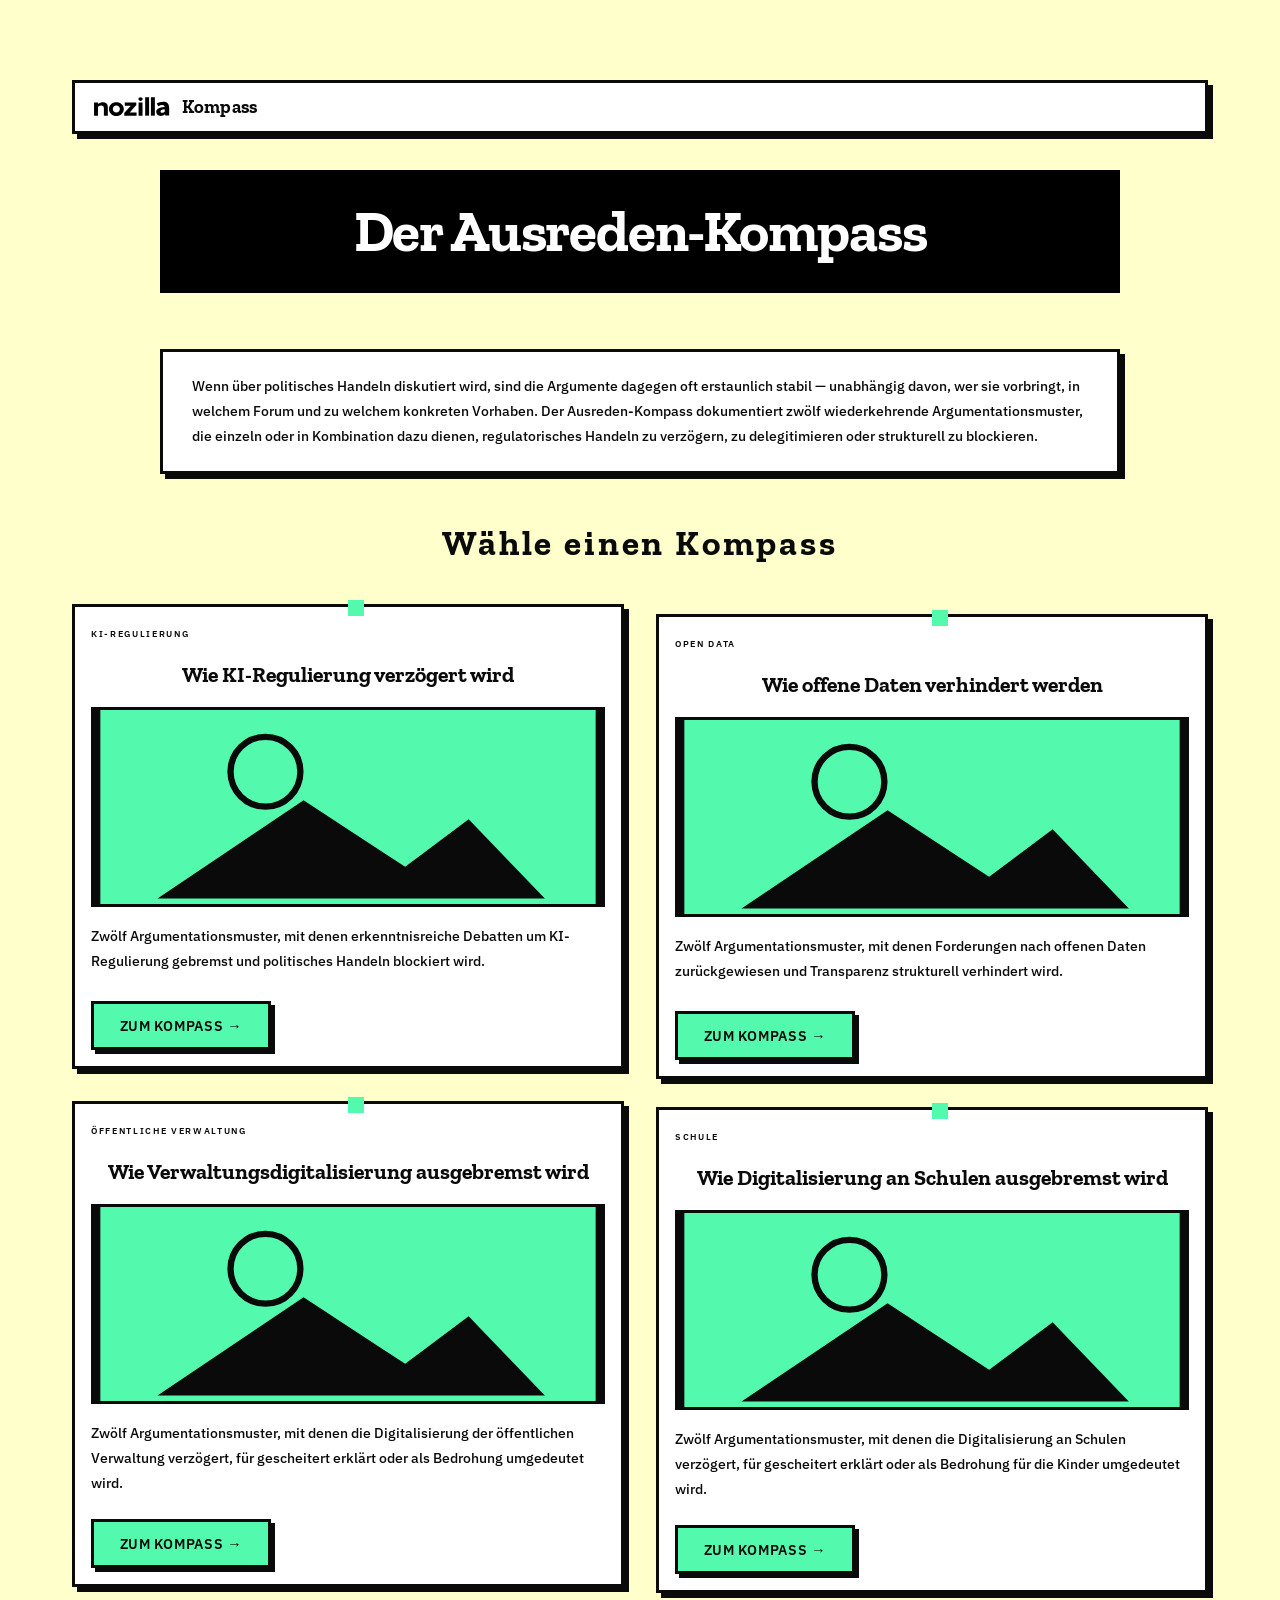
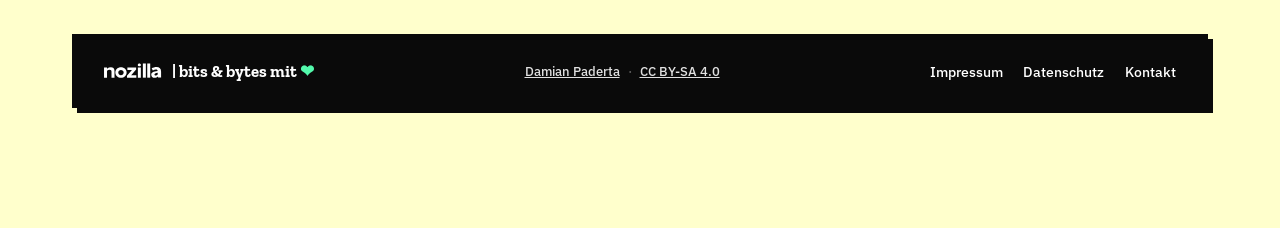
==== commit 015f14bf: "Neuer Kompass: Digitalisierung an Schulen - schule/index.html nach Vorlage der Geschwisterseiten (sh" ====
--- a/index.html
+++ b/index.html
@@ -92,7 +92,7 @@
 
 .lp-grid {
   display: grid;
-  grid-template-columns: repeat(auto-fit, minmax(300px, 1fr));
+  grid-template-columns: 1fr 1fr;
   gap: 2rem;
   margin-top: 2.5rem;
 }
@@ -177,6 +177,16 @@
    <!-- Platzhalterbild: placeholder.svg gegen das finale Motiv austauschen -->
    <img class="lp-img" src="placeholder.svg" alt="" width="320" height="200" loading="lazy">
    <p class="lp-desc">Zwölf Argumentationsmuster, mit denen die Digitalisierung der öffentlichen Verwaltung verzögert, für gescheitert erklärt oder als Bedrohung umgedeutet wird.</p>
+   <span class="download-btn">Zum Kompass →</span>
+  </a>
+
+  <a href="schule/" class="card card-4 lp-card">
+   <div class="pin pin-green" style="top:-7px; left:50%;"></div>
+   <span class="fig-label">SCHULE</span>
+   <p class="card-title">Wie Digitalisierung an Schulen ausgebremst wird</p>
+   <!-- Platzhalterbild: placeholder.svg gegen das finale Motiv austauschen -->
+   <img class="lp-img" src="placeholder.svg" alt="" width="320" height="200" loading="lazy">
+   <p class="lp-desc">Zwölf Argumentationsmuster, mit denen die Digitalisierung an Schulen verzögert, für gescheitert erklärt oder als Bedrohung für die Kinder umgedeutet wird.</p>
    <span class="download-btn">Zum Kompass →</span>
   </a>
 
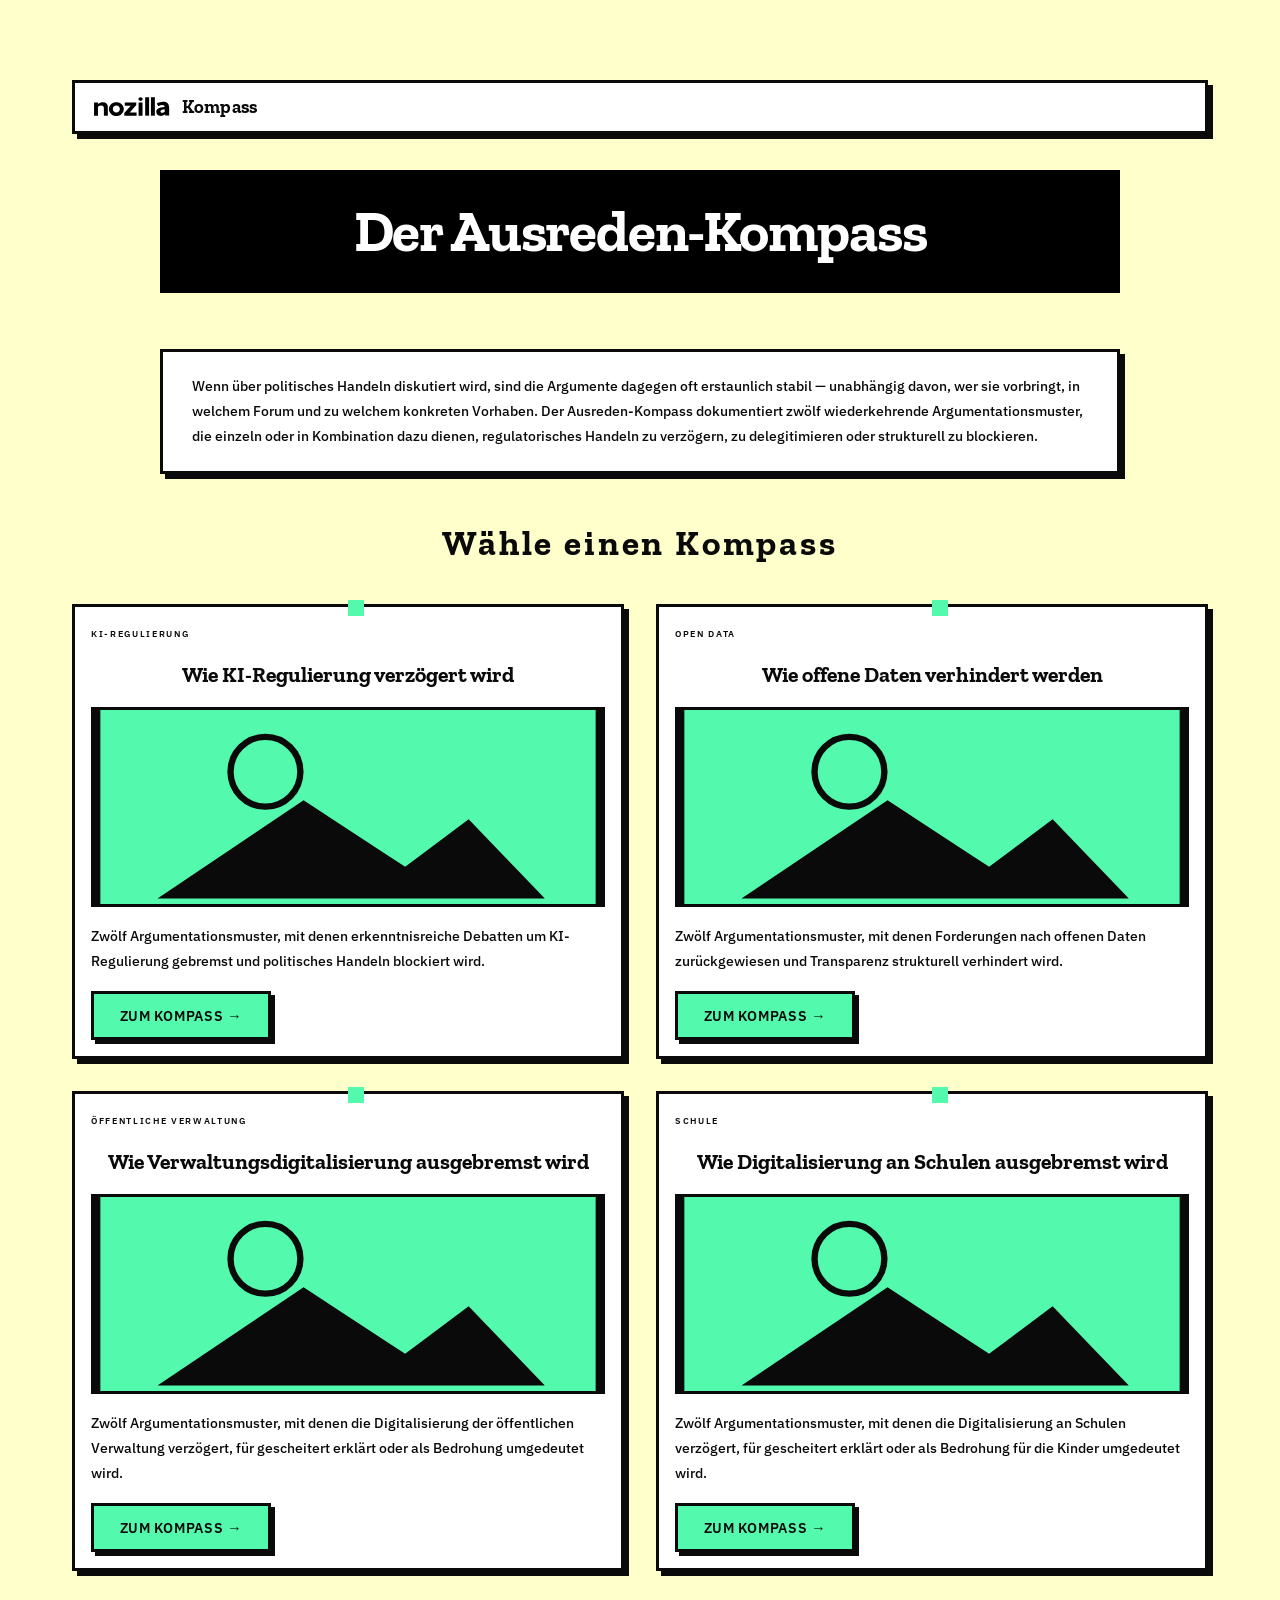
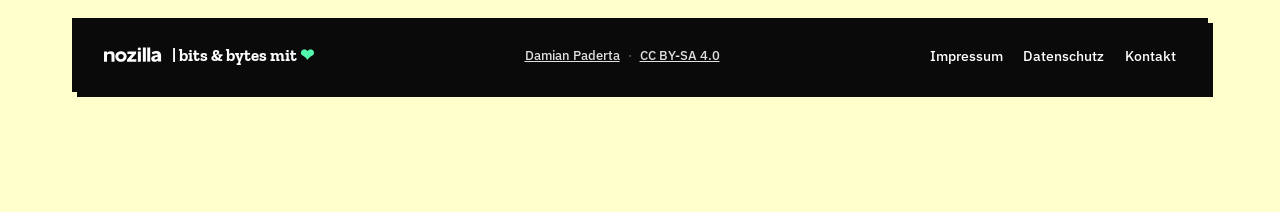
==== commit 34a3a693: "Landing-Karten bündig + deutsche Anführungszeichen korrigieren - Startseite: Pinnwand-Neigung und ma" ====
--- a/index.html
+++ b/index.html
@@ -107,6 +107,13 @@
   flex-direction: column;
   padding: 1.8rem;
   gap: 1.1rem;
+}
+/* Flush 2×2 grid: neutralise the pinboard tilt/offset on the landing cards
+   (the compass pages keep it). Hover-Lift bleibt, nur ohne Rotation. */
+.lp-grid .lp-card {
+  --base-rotate: rotate(0deg);
+  transform: none;
+  margin-top: 0;
 }
 .lp-card .card-title {
   font-size: 1.35rem;
